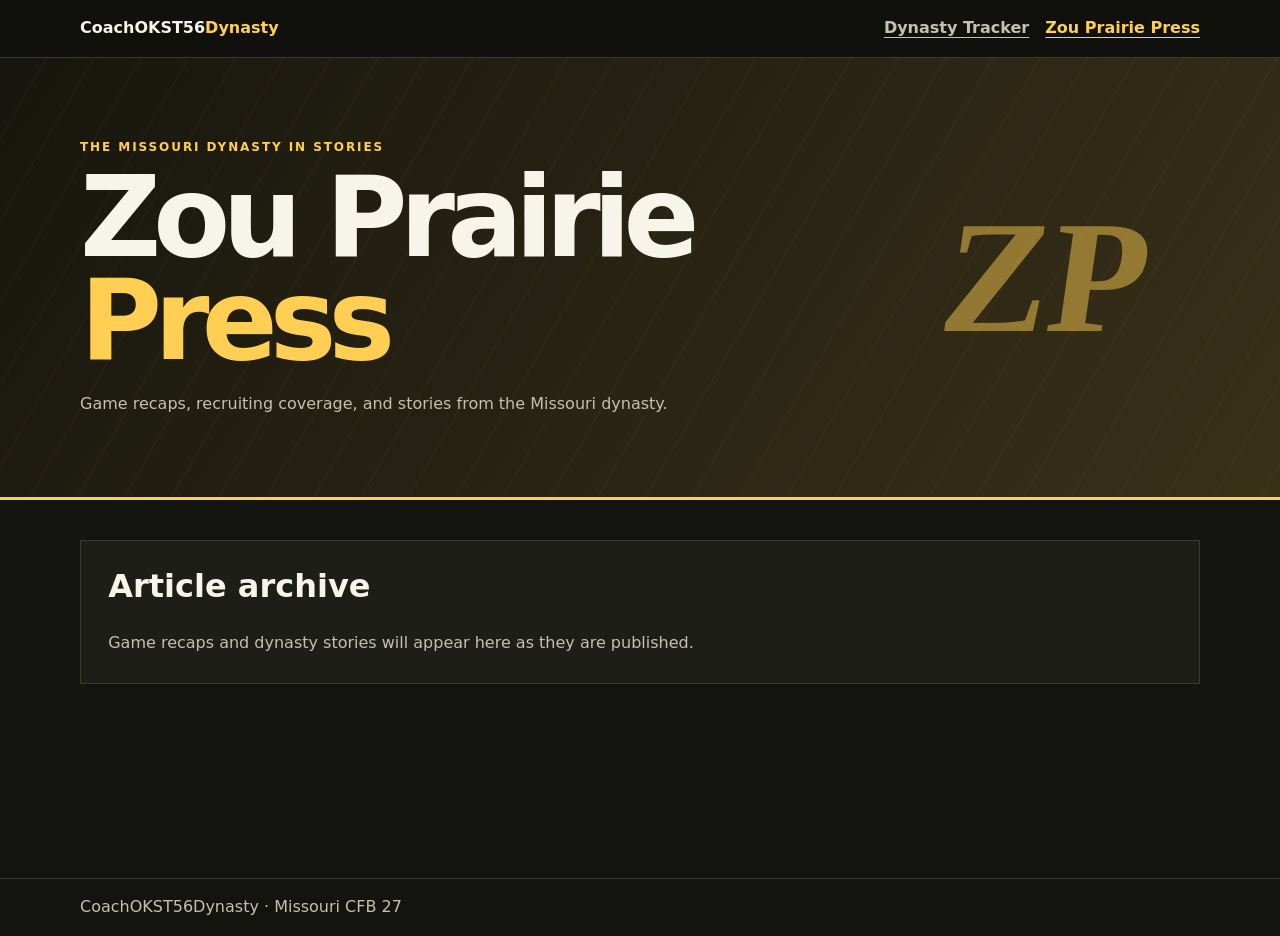
==== press.html @ 64370052 "Build Missouri dynasty tracker and Zou Prairie Press" ====
<!doctype html>
<html lang="en">
<head>
<meta charset="utf-8"><meta name="viewport" content="width=device-width, initial-scale=1">
<title>Zou Prairie Press | CoachOKST56Dynasty</title>
<meta name="description" content="Stories from the Missouri CFB 27 dynasty.">
<link rel="stylesheet" href="style.css"><script defer src="data.js"></script><script defer src="site.js"></script>
</head>
<body>
<header class="bar"><div class="wrap mast"><a class="brand" href="./">CoachOKST56<span>Dynasty</span></a><nav aria-label="Main navigation"><a href="./">Dynasty Tracker</a><a aria-current="page" href="press.html">Zou Prairie Press</a></nav></div></header>
<main>
<section class="hero"><div class="wrap hero-inner"><div><p class="eyebrow">THE MISSOURI DYNASTY IN STORIES</p><h1>Zou Prairie<br><em>Press</em></h1><p class="intro">Game recaps, recruiting coverage, and stories from the Missouri dynasty.</p></div><div class="mark press-mark" aria-hidden="true">ZP</div></div></section>
<div class="wrap content"><div id="press"></div></div>
</main><footer><div class="wrap">CoachOKST56Dynasty · Missouri CFB 27</div></footer>
</body></html>
---- style.css ----
:root{color-scheme:dark;--bg:#131310;--panel:#1e1e19;--gold:#ffcf53;--ink:#f7f4e9;--muted:#c6c0af;--line:#3d392d;font:16px/1.55 system-ui,sans-serif}
*{box-sizing:border-box}body{margin:0;background:var(--bg);color:var(--ink)}a{color:var(--gold);text-underline-offset:4px}.wrap{width:min(1120px,calc(100% - 36px));margin:auto}.bar{border-bottom:1px solid var(--line);background:#10100d}.mast,.toolbar,.hero-inner,nav{display:flex;align-items:center;gap:1rem;flex-wrap:wrap}.mast,.toolbar,.hero-inner{justify-content:space-between}.mast{padding-block:1rem}.brand{color:var(--ink);font-weight:900;text-decoration:none}.brand span,.eyebrow,em{color:var(--gold)}nav a{color:var(--muted);font-weight:650}nav [aria-current]{color:var(--gold)}.hero{background:repeating-linear-gradient(120deg,transparent 0 39px,#e6bc3e0a 40px 41px),linear-gradient(125deg,#17160e,#393018);border-bottom:3px solid var(--gold)}.hero-inner{padding-block:clamp(2rem,7vw,5rem)}.eyebrow{font-size:.75rem;letter-spacing:.16em;font-weight:850;margin:0 0 .6rem}h1,h2,p{margin-top:0}h1{font-size:clamp(3rem,10vw,7rem);line-height:.92;letter-spacing:-.07em;margin-bottom:1.25rem}h1 em{font-style:normal}h2{font-size:clamp(1.4rem,3vw,2rem);line-height:1.15}.intro,#count,footer,.empty{color:var(--muted)}.intro{margin:0}.mark{color:var(--gold);font:900 clamp(5rem,20vw,14rem)/.9 Georgia,serif;opacity:.48;transform:skew(-8deg);padding-inline:4vw}.press-mark{font-size:clamp(4rem,14vw,10rem)}.content{padding-block:1.5rem 3rem;min-height:42vh}.content section,.story{background:var(--panel);border:1px solid var(--line);padding:clamp(1rem,3vw,1.7rem);margin-top:1rem}.grid{display:grid;grid-template-columns:repeat(2,minmax(0,1fr));gap:1rem}.scoreboard section{border-top:2px solid var(--gold)}.scoreboard section p:last-child,.empty{margin-bottom:0}.toolbar{padding-block:.4rem}label{display:flex;align-items:center;gap:.55rem;flex-wrap:wrap}input,select{font:inherit;color:var(--ink);background:#131310;border:1px solid #716650;padding:.4rem .55rem;max-width:100%}:focus-visible{outline:2px solid var(--gold);outline-offset:3px}.table-wrap{overflow-x:auto}table{width:100%;border-collapse:collapse;text-align:left}th,td{padding:.6rem .75rem;border-bottom:1px solid var(--line)}th{color:var(--gold)}td:first-child{white-space:nowrap}footer{padding:1rem 0;border-top:1px solid var(--line)}.story p{max-width:70ch}.story h2{margin-top:.75rem}@media(max-width:650px){.mark{display:none}.grid{grid-template-columns:1fr;gap:0}.toolbar{align-items:flex-start}.mast{gap:.5rem}}
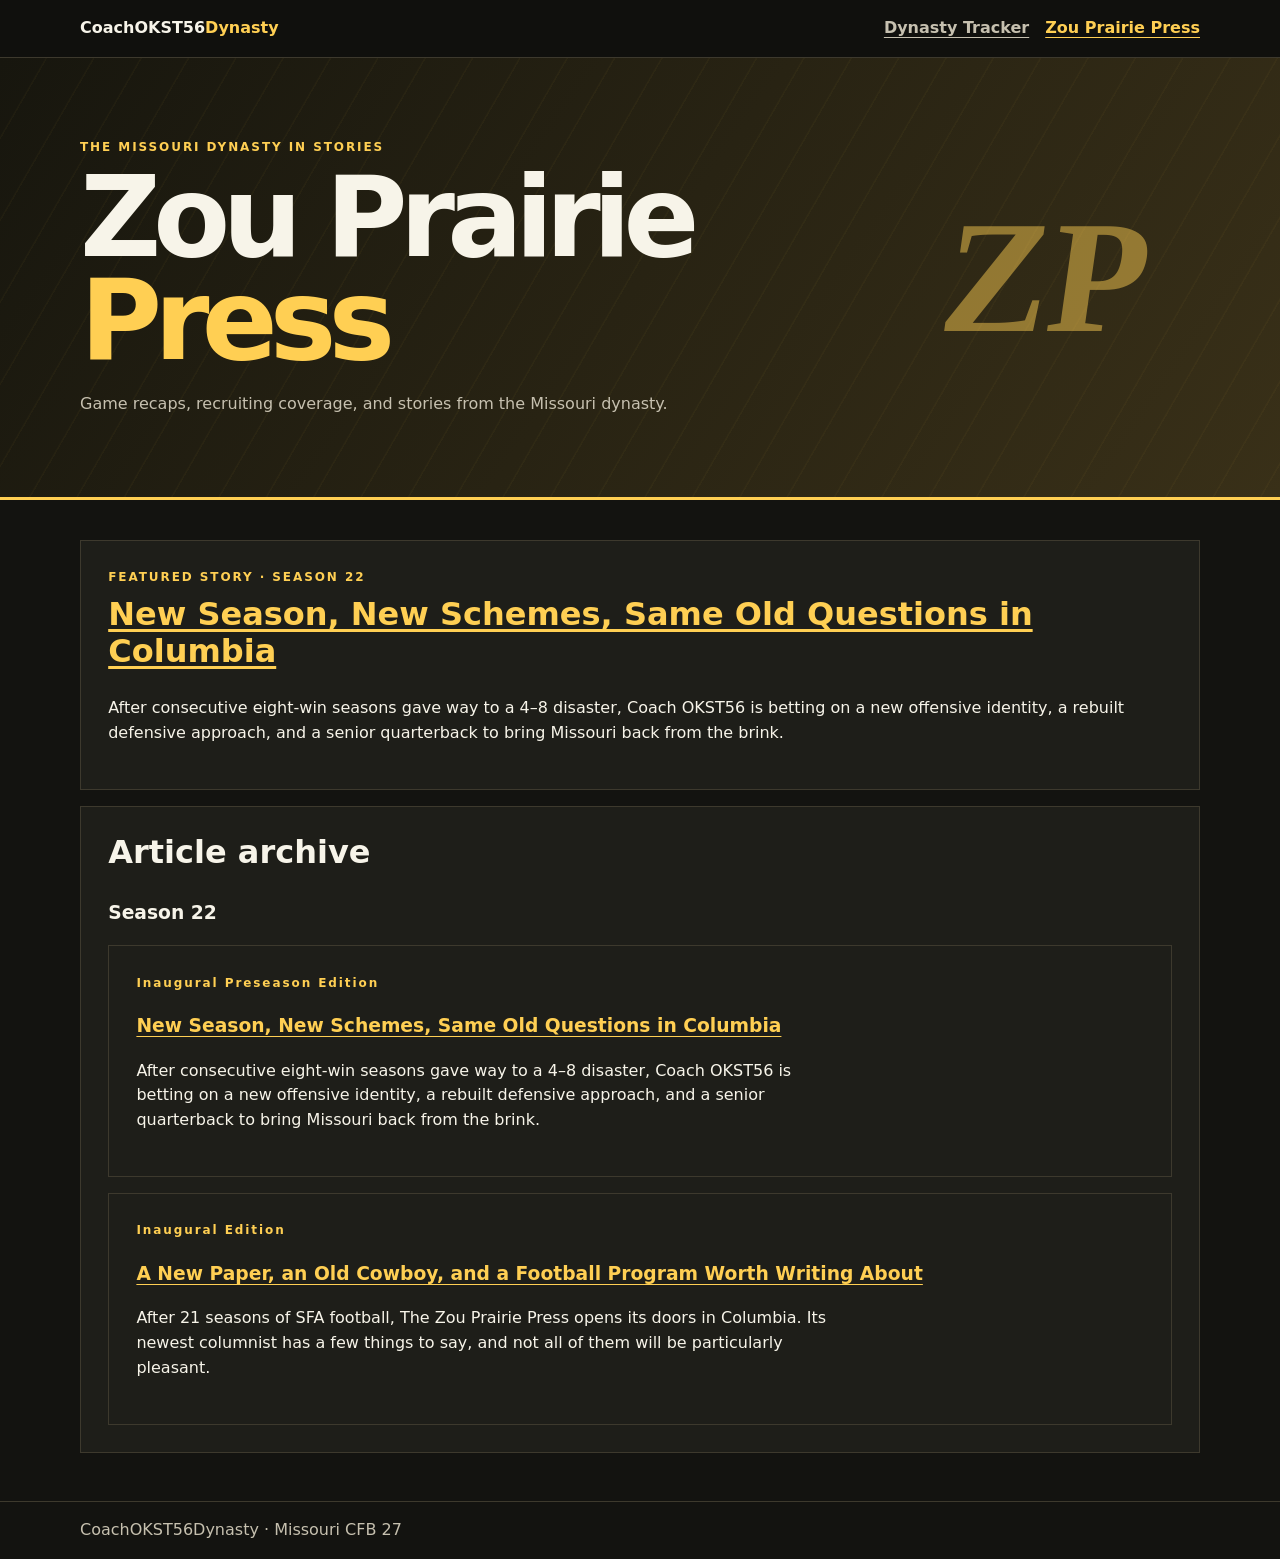
==== commit 0c32f731: "Publish preseason column and link both stories in press archive" ====
--- a/press.html
+++ b/press.html
@@ -4,12 +4,32 @@
 <meta charset="utf-8"><meta name="viewport" content="width=device-width, initial-scale=1">
 <title>Zou Prairie Press | CoachOKST56Dynasty</title>
 <meta name="description" content="Stories from the Missouri CFB 27 dynasty.">
-<link rel="stylesheet" href="style.css"><script defer src="data.js"></script><script defer src="site.js"></script>
+<link rel="stylesheet" href="style.css">
 </head>
 <body>
 <header class="bar"><div class="wrap mast"><a class="brand" href="./">CoachOKST56<span>Dynasty</span></a><nav aria-label="Main navigation"><a href="./">Dynasty Tracker</a><a aria-current="page" href="press.html">Zou Prairie Press</a></nav></div></header>
 <main>
 <section class="hero"><div class="wrap hero-inner"><div><p class="eyebrow">THE MISSOURI DYNASTY IN STORIES</p><h1>Zou Prairie<br><em>Press</em></h1><p class="intro">Game recaps, recruiting coverage, and stories from the Missouri dynasty.</p></div><div class="mark press-mark" aria-hidden="true">ZP</div></div></section>
-<div class="wrap content"><div id="press"></div></div>
+<div class="wrap content">
+<section aria-labelledby="featured-title">
+<p class="eyebrow">FEATURED STORY · SEASON 22</p>
+<h2 id="featured-title"><a href="new-season-new-schemes.html">New Season, New Schemes, Same Old Questions in Columbia</a></h2>
+<p>After consecutive eight-win seasons gave way to a 4–8 disaster, Coach OKST56 is betting on a new offensive identity, a rebuilt defensive approach, and a senior quarterback to bring Missouri back from the brink.</p>
+</section>
+<section aria-labelledby="archive-title">
+<h2 id="archive-title">Article archive</h2>
+<h3>Season 22</h3>
+<article class="story" id="new-season-new-schemes">
+<p class="eyebrow">Inaugural Preseason Edition</p>
+<h3><a href="new-season-new-schemes.html">New Season, New Schemes, Same Old Questions in Columbia</a></h3>
+<p>After consecutive eight-win seasons gave way to a 4–8 disaster, Coach OKST56 is betting on a new offensive identity, a rebuilt defensive approach, and a senior quarterback to bring Missouri back from the brink.</p>
+</article>
+<article class="story" id="a-new-paper-an-old-cowboy">
+<p class="eyebrow">Inaugural Edition</p>
+<h3><a href="a-new-paper-an-old-cowboy.html">A New Paper, an Old Cowboy, and a Football Program Worth Writing About</a></h3>
+<p>After 21 seasons of SFA football, The Zou Prairie Press opens its doors in Columbia. Its newest columnist has a few things to say, and not all of them will be particularly pleasant.</p>
+</article>
+</section>
+</div>
 </main><footer><div class="wrap">CoachOKST56Dynasty · Missouri CFB 27</div></footer>
 </body></html>
--- a/style.css
+++ b/style.css
@@ -1,2 +1,3 @@
 :root{color-scheme:dark;--bg:#131310;--panel:#1e1e19;--gold:#ffcf53;--ink:#f7f4e9;--muted:#c6c0af;--line:#3d392d;font:16px/1.55 system-ui,sans-serif}
 *{box-sizing:border-box}body{margin:0;background:var(--bg);color:var(--ink)}a{color:var(--gold);text-underline-offset:4px}.wrap{width:min(1120px,calc(100% - 36px));margin:auto}.bar{border-bottom:1px solid var(--line);background:#10100d}.mast,.toolbar,.hero-inner,nav{display:flex;align-items:center;gap:1rem;flex-wrap:wrap}.mast,.toolbar,.hero-inner{justify-content:space-between}.mast{padding-block:1rem}.brand{color:var(--ink);font-weight:900;text-decoration:none}.brand span,.eyebrow,em{color:var(--gold)}nav a{color:var(--muted);font-weight:650}nav [aria-current]{color:var(--gold)}.hero{background:repeating-linear-gradient(120deg,transparent 0 39px,#e6bc3e0a 40px 41px),linear-gradient(125deg,#17160e,#393018);border-bottom:3px solid var(--gold)}.hero-inner{padding-block:clamp(2rem,7vw,5rem)}.eyebrow{font-size:.75rem;letter-spacing:.16em;font-weight:850;margin:0 0 .6rem}h1,h2,p{margin-top:0}h1{font-size:clamp(3rem,10vw,7rem);line-height:.92;letter-spacing:-.07em;margin-bottom:1.25rem}h1 em{font-style:normal}h2{font-size:clamp(1.4rem,3vw,2rem);line-height:1.15}.intro,#count,footer,.empty{color:var(--muted)}.intro{margin:0}.mark{color:var(--gold);font:900 clamp(5rem,20vw,14rem)/.9 Georgia,serif;opacity:.48;transform:skew(-8deg);padding-inline:4vw}.press-mark{font-size:clamp(4rem,14vw,10rem)}.content{padding-block:1.5rem 3rem;min-height:42vh}.content section,.story{background:var(--panel);border:1px solid var(--line);padding:clamp(1rem,3vw,1.7rem);margin-top:1rem}.grid{display:grid;grid-template-columns:repeat(2,minmax(0,1fr));gap:1rem}.scoreboard section{border-top:2px solid var(--gold)}.scoreboard section p:last-child,.empty{margin-bottom:0}.toolbar{padding-block:.4rem}label{display:flex;align-items:center;gap:.55rem;flex-wrap:wrap}input,select{font:inherit;color:var(--ink);background:#131310;border:1px solid #716650;padding:.4rem .55rem;max-width:100%}:focus-visible{outline:2px solid var(--gold);outline-offset:3px}.table-wrap{overflow-x:auto}table{width:100%;border-collapse:collapse;text-align:left}th,td{padding:.6rem .75rem;border-bottom:1px solid var(--line)}th{color:var(--gold)}td:first-child{white-space:nowrap}footer{padding:1rem 0;border-top:1px solid var(--line)}.story p{max-width:70ch}.story h2{margin-top:.75rem}@media(max-width:650px){.mark{display:none}.grid{grid-template-columns:1fr;gap:0}.toolbar{align-items:flex-start}.mast{gap:.5rem}}
+.longform{max-width:76ch;margin-inline:auto}.longform h1{font-size:clamp(2.2rem,6vw,4.25rem);line-height:1.05;letter-spacing:-.045em}.longform h2{margin-top:2rem}.longform .dek{font-size:1.2rem;color:var(--muted)}.longform hr{border:0;border-top:1px solid var(--line);margin-block:2rem}
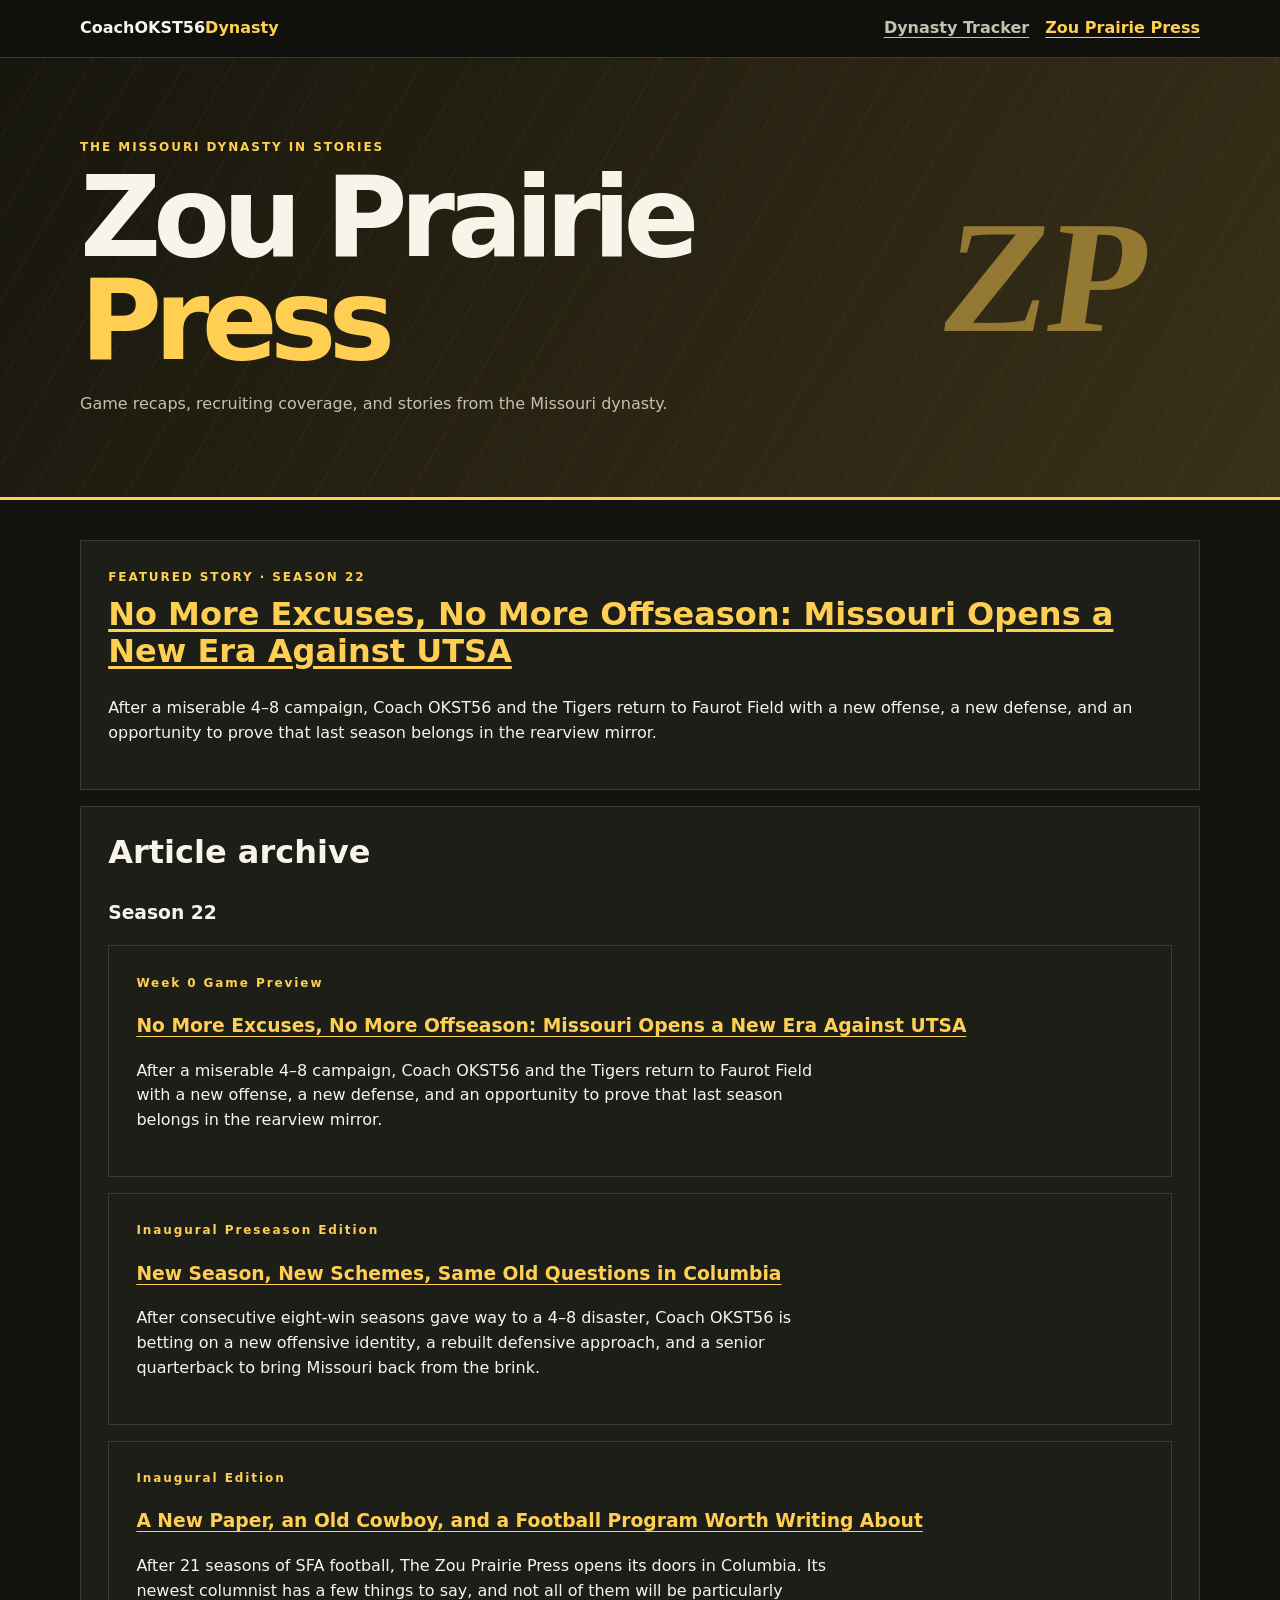
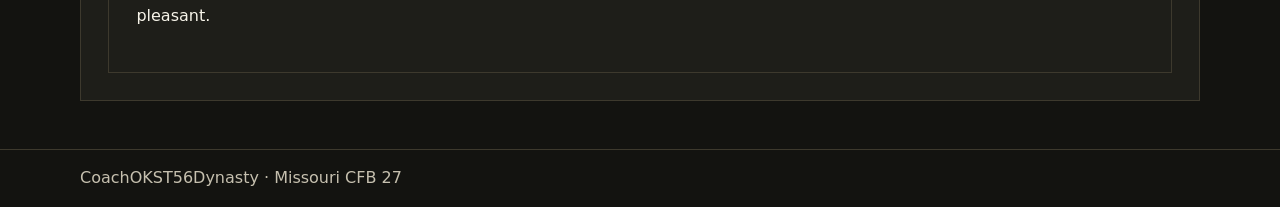
==== commit c2358bd4: "Publish Missouri vs UTSA Week 0 preview" ====
--- a/press.html
+++ b/press.html
@@ -13,12 +13,17 @@
 <div class="wrap content">
 <section aria-labelledby="featured-title">
 <p class="eyebrow">FEATURED STORY · SEASON 22</p>
-<h2 id="featured-title"><a href="new-season-new-schemes.html">New Season, New Schemes, Same Old Questions in Columbia</a></h2>
-<p>After consecutive eight-win seasons gave way to a 4–8 disaster, Coach OKST56 is betting on a new offensive identity, a rebuilt defensive approach, and a senior quarterback to bring Missouri back from the brink.</p>
+<h2 id="featured-title"><a href="missouri-utsa-week-0-preview.html">No More Excuses, No More Offseason: Missouri Opens a New Era Against UTSA</a></h2>
+<p>After a miserable 4–8 campaign, Coach OKST56 and the Tigers return to Faurot Field with a new offense, a new defense, and an opportunity to prove that last season belongs in the rearview mirror.</p>
 </section>
 <section aria-labelledby="archive-title">
 <h2 id="archive-title">Article archive</h2>
 <h3>Season 22</h3>
+<article class="story" id="missouri-utsa-week-0-preview">
+<p class="eyebrow">Week 0 Game Preview</p>
+<h3><a href="missouri-utsa-week-0-preview.html">No More Excuses, No More Offseason: Missouri Opens a New Era Against UTSA</a></h3>
+<p>After a miserable 4–8 campaign, Coach OKST56 and the Tigers return to Faurot Field with a new offense, a new defense, and an opportunity to prove that last season belongs in the rearview mirror.</p>
+</article>
 <article class="story" id="new-season-new-schemes">
 <p class="eyebrow">Inaugural Preseason Edition</p>
 <h3><a href="new-season-new-schemes.html">New Season, New Schemes, Same Old Questions in Columbia</a></h3>
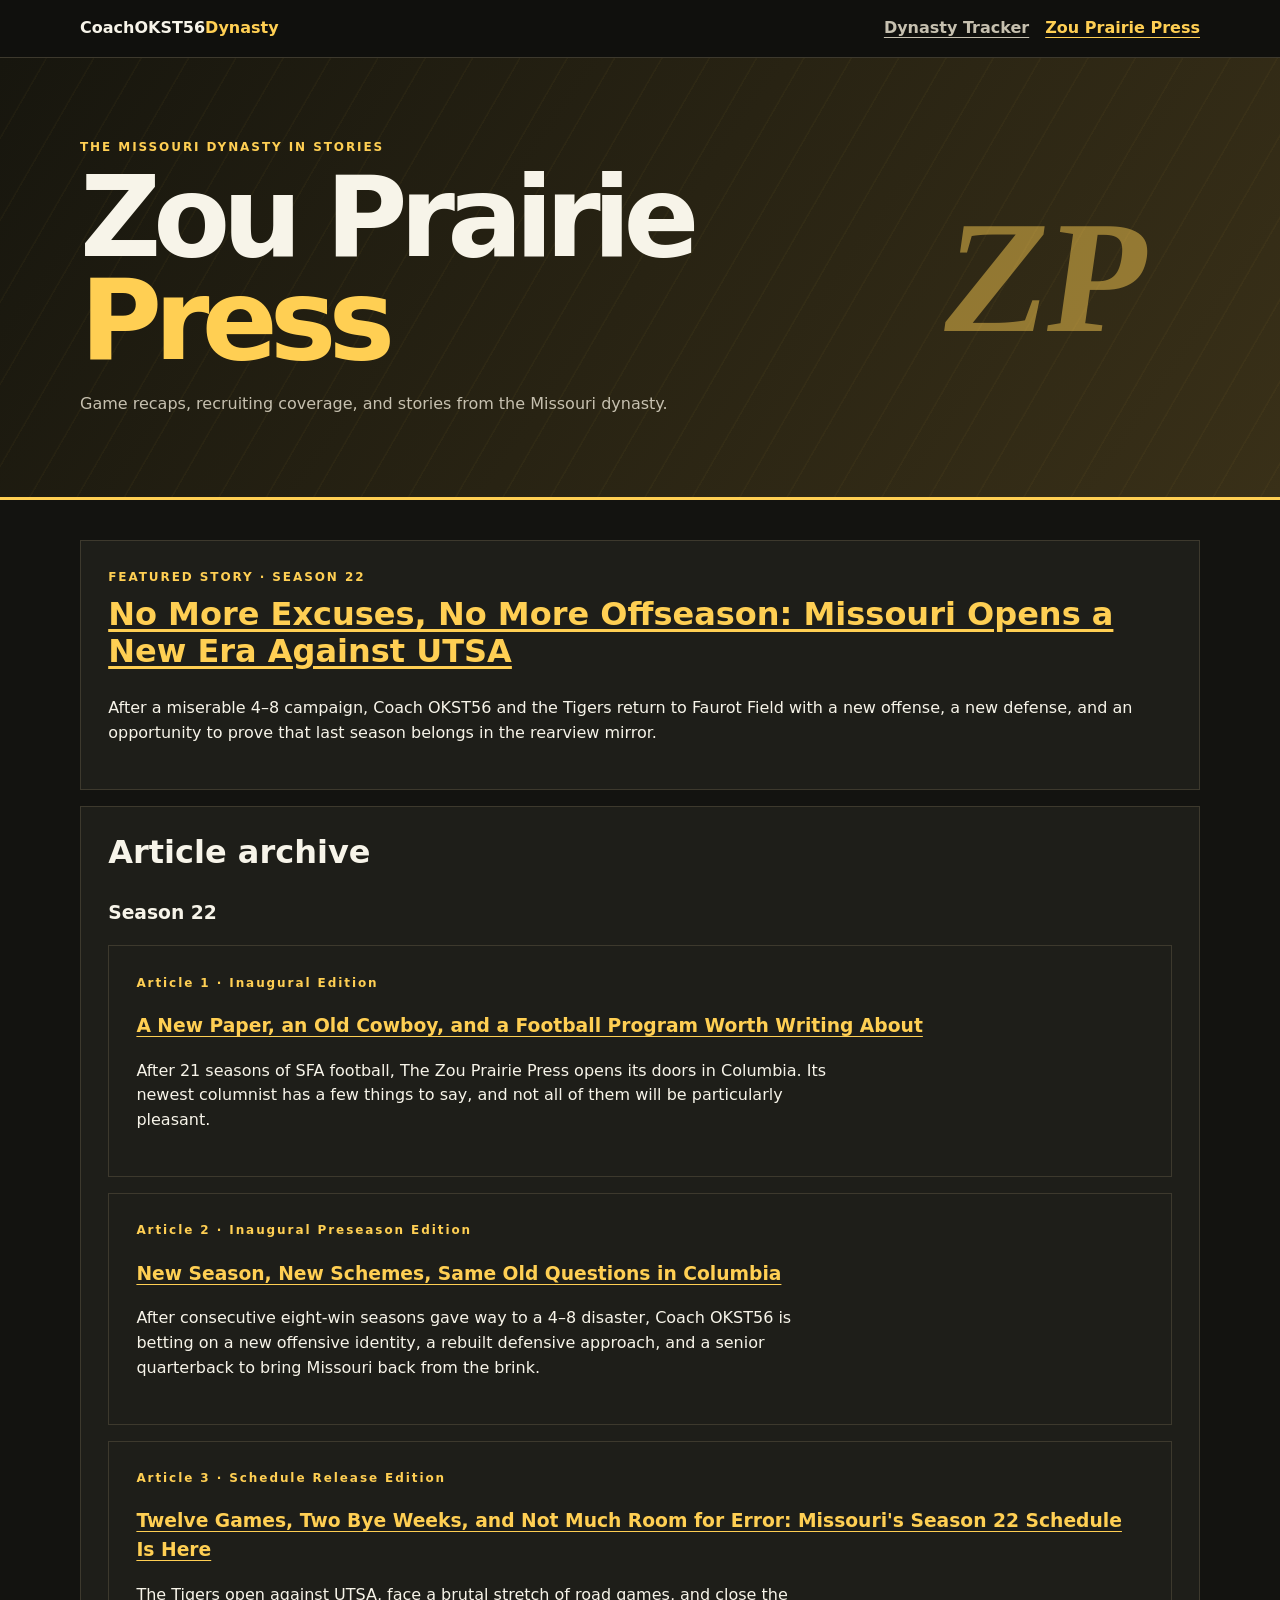
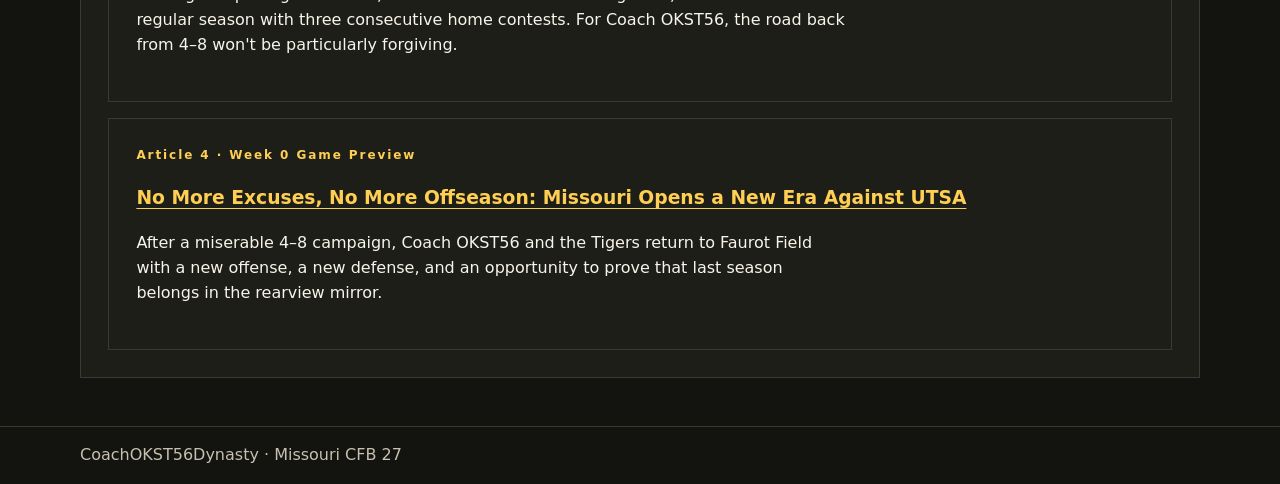
==== commit 9732f503: "Publish Season 22 schedule release before UTSA preview" ====
--- a/press.html
+++ b/press.html
@@ -19,20 +19,25 @@
 <section aria-labelledby="archive-title">
 <h2 id="archive-title">Article archive</h2>
 <h3>Season 22</h3>
-<article class="story" id="missouri-utsa-week-0-preview">
-<p class="eyebrow">Week 0 Game Preview</p>
-<h3><a href="missouri-utsa-week-0-preview.html">No More Excuses, No More Offseason: Missouri Opens a New Era Against UTSA</a></h3>
-<p>After a miserable 4–8 campaign, Coach OKST56 and the Tigers return to Faurot Field with a new offense, a new defense, and an opportunity to prove that last season belongs in the rearview mirror.</p>
+<article class="story" id="a-new-paper-an-old-cowboy">
+<p class="eyebrow">Article 1 · Inaugural Edition</p>
+<h3><a href="a-new-paper-an-old-cowboy.html">A New Paper, an Old Cowboy, and a Football Program Worth Writing About</a></h3>
+<p>After 21 seasons of SFA football, The Zou Prairie Press opens its doors in Columbia. Its newest columnist has a few things to say, and not all of them will be particularly pleasant.</p>
 </article>
 <article class="story" id="new-season-new-schemes">
-<p class="eyebrow">Inaugural Preseason Edition</p>
+<p class="eyebrow">Article 2 · Inaugural Preseason Edition</p>
 <h3><a href="new-season-new-schemes.html">New Season, New Schemes, Same Old Questions in Columbia</a></h3>
 <p>After consecutive eight-win seasons gave way to a 4–8 disaster, Coach OKST56 is betting on a new offensive identity, a rebuilt defensive approach, and a senior quarterback to bring Missouri back from the brink.</p>
 </article>
-<article class="story" id="a-new-paper-an-old-cowboy">
-<p class="eyebrow">Inaugural Edition</p>
-<h3><a href="a-new-paper-an-old-cowboy.html">A New Paper, an Old Cowboy, and a Football Program Worth Writing About</a></h3>
-<p>After 21 seasons of SFA football, The Zou Prairie Press opens its doors in Columbia. Its newest columnist has a few things to say, and not all of them will be particularly pleasant.</p>
+<article class="story" id="missouri-season-22-schedule">
+<p class="eyebrow">Article 3 · Schedule Release Edition</p>
+<h3><a href="missouri-season-22-schedule.html">Twelve Games, Two Bye Weeks, and Not Much Room for Error: Missouri's Season 22 Schedule Is Here</a></h3>
+<p>The Tigers open against UTSA, face a brutal stretch of road games, and close the regular season with three consecutive home contests. For Coach OKST56, the road back from 4–8 won't be particularly forgiving.</p>
+</article>
+<article class="story" id="missouri-utsa-week-0-preview">
+<p class="eyebrow">Article 4 · Week 0 Game Preview</p>
+<h3><a href="missouri-utsa-week-0-preview.html">No More Excuses, No More Offseason: Missouri Opens a New Era Against UTSA</a></h3>
+<p>After a miserable 4–8 campaign, Coach OKST56 and the Tigers return to Faurot Field with a new offense, a new defense, and an opportunity to prove that last season belongs in the rearview mirror.</p>
 </article>
 </section>
 </div>
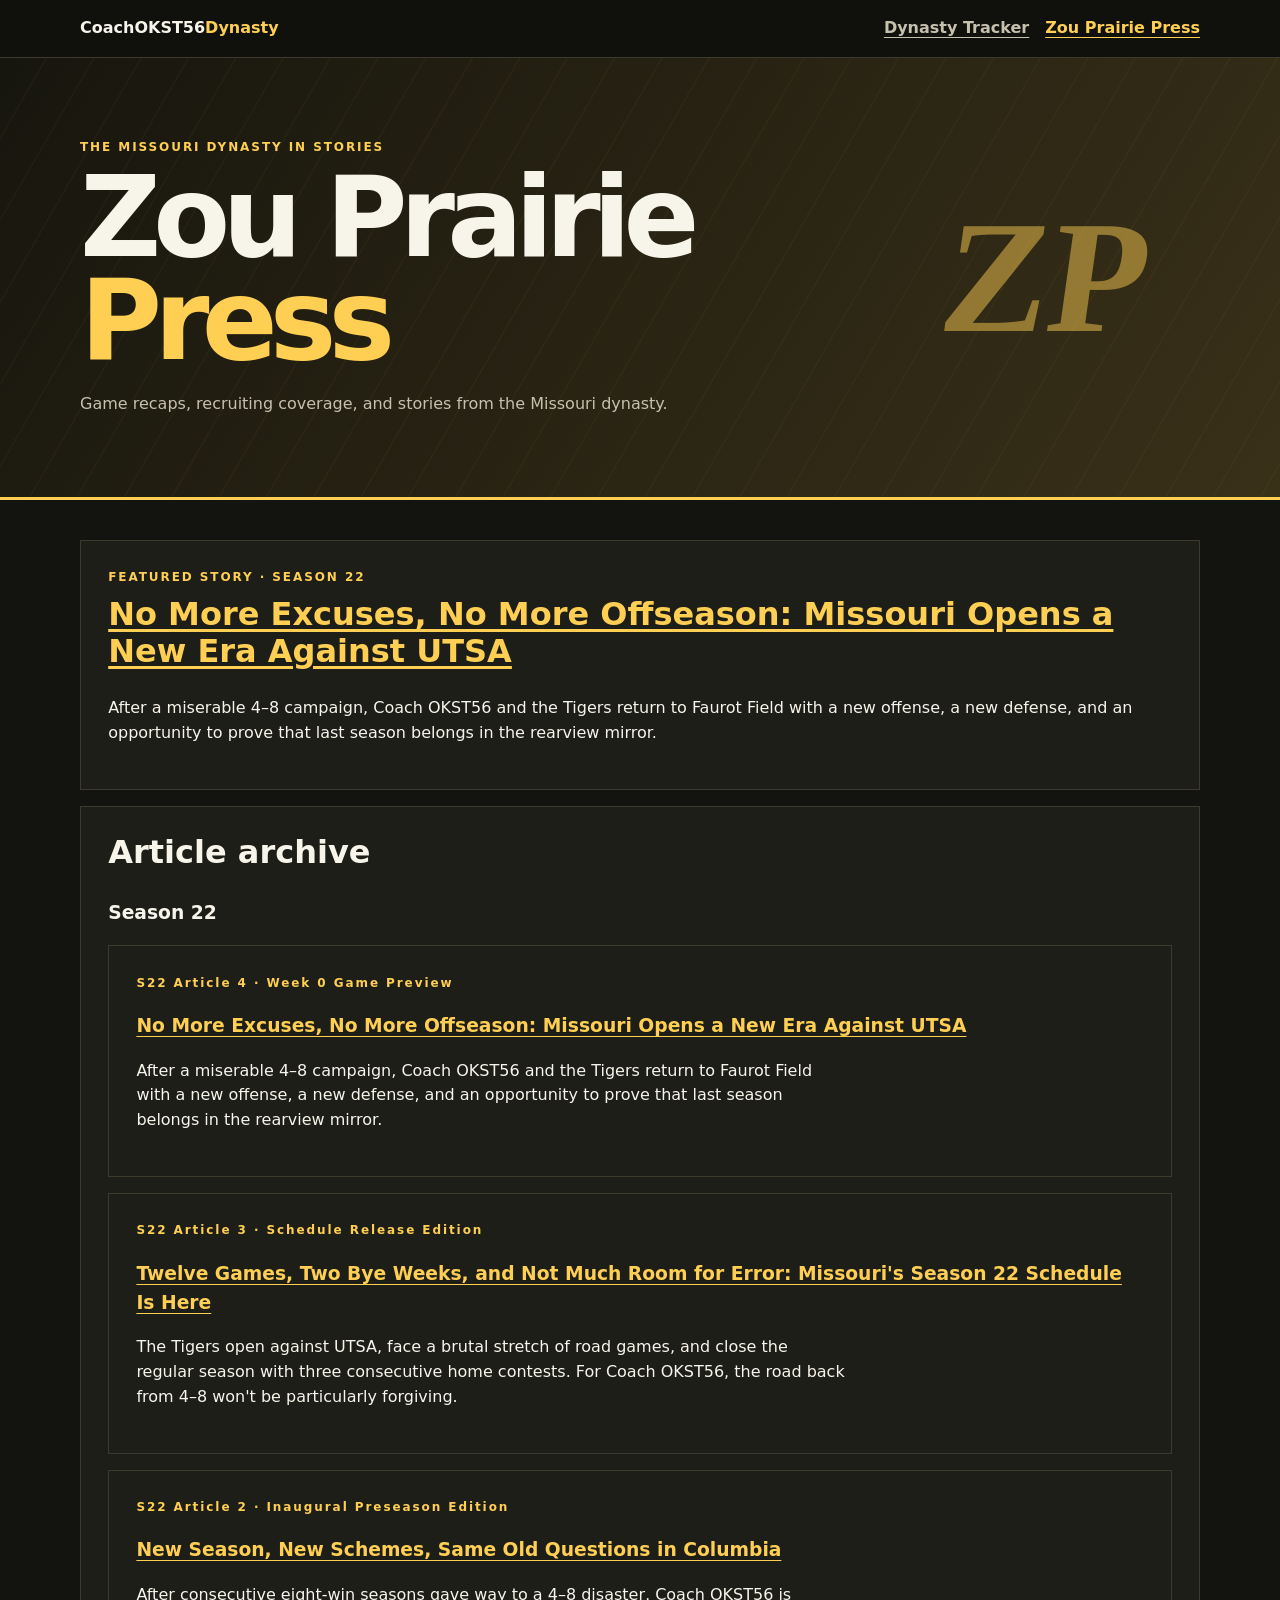
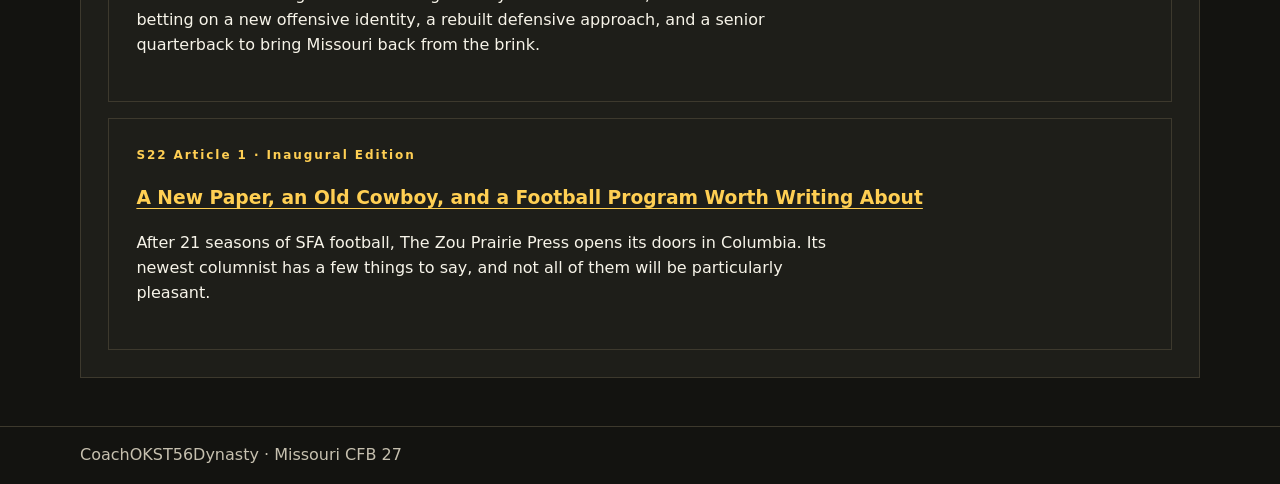
==== commit fb1c58f2: "List press articles newest first with season numbering" ====
--- a/press.html
+++ b/press.html
@@ -19,25 +19,25 @@
 <section aria-labelledby="archive-title">
 <h2 id="archive-title">Article archive</h2>
 <h3>Season 22</h3>
-<article class="story" id="a-new-paper-an-old-cowboy">
-<p class="eyebrow">Article 1 · Inaugural Edition</p>
-<h3><a href="a-new-paper-an-old-cowboy.html">A New Paper, an Old Cowboy, and a Football Program Worth Writing About</a></h3>
-<p>After 21 seasons of SFA football, The Zou Prairie Press opens its doors in Columbia. Its newest columnist has a few things to say, and not all of them will be particularly pleasant.</p>
+<article class="story" id="missouri-utsa-week-0-preview">
+<p class="eyebrow">S22 Article 4 · Week 0 Game Preview</p>
+<h3><a href="missouri-utsa-week-0-preview.html">No More Excuses, No More Offseason: Missouri Opens a New Era Against UTSA</a></h3>
+<p>After a miserable 4–8 campaign, Coach OKST56 and the Tigers return to Faurot Field with a new offense, a new defense, and an opportunity to prove that last season belongs in the rearview mirror.</p>
+</article>
+<article class="story" id="missouri-season-22-schedule">
+<p class="eyebrow">S22 Article 3 · Schedule Release Edition</p>
+<h3><a href="missouri-season-22-schedule.html">Twelve Games, Two Bye Weeks, and Not Much Room for Error: Missouri's Season 22 Schedule Is Here</a></h3>
+<p>The Tigers open against UTSA, face a brutal stretch of road games, and close the regular season with three consecutive home contests. For Coach OKST56, the road back from 4–8 won't be particularly forgiving.</p>
 </article>
 <article class="story" id="new-season-new-schemes">
-<p class="eyebrow">Article 2 · Inaugural Preseason Edition</p>
+<p class="eyebrow">S22 Article 2 · Inaugural Preseason Edition</p>
 <h3><a href="new-season-new-schemes.html">New Season, New Schemes, Same Old Questions in Columbia</a></h3>
 <p>After consecutive eight-win seasons gave way to a 4–8 disaster, Coach OKST56 is betting on a new offensive identity, a rebuilt defensive approach, and a senior quarterback to bring Missouri back from the brink.</p>
 </article>
-<article class="story" id="missouri-season-22-schedule">
-<p class="eyebrow">Article 3 · Schedule Release Edition</p>
-<h3><a href="missouri-season-22-schedule.html">Twelve Games, Two Bye Weeks, and Not Much Room for Error: Missouri's Season 22 Schedule Is Here</a></h3>
-<p>The Tigers open against UTSA, face a brutal stretch of road games, and close the regular season with three consecutive home contests. For Coach OKST56, the road back from 4–8 won't be particularly forgiving.</p>
-</article>
-<article class="story" id="missouri-utsa-week-0-preview">
-<p class="eyebrow">Article 4 · Week 0 Game Preview</p>
-<h3><a href="missouri-utsa-week-0-preview.html">No More Excuses, No More Offseason: Missouri Opens a New Era Against UTSA</a></h3>
-<p>After a miserable 4–8 campaign, Coach OKST56 and the Tigers return to Faurot Field with a new offense, a new defense, and an opportunity to prove that last season belongs in the rearview mirror.</p>
+<article class="story" id="a-new-paper-an-old-cowboy">
+<p class="eyebrow">S22 Article 1 · Inaugural Edition</p>
+<h3><a href="a-new-paper-an-old-cowboy.html">A New Paper, an Old Cowboy, and a Football Program Worth Writing About</a></h3>
+<p>After 21 seasons of SFA football, The Zou Prairie Press opens its doors in Columbia. Its newest columnist has a few things to say, and not all of them will be particularly pleasant.</p>
 </article>
 </section>
 </div>
